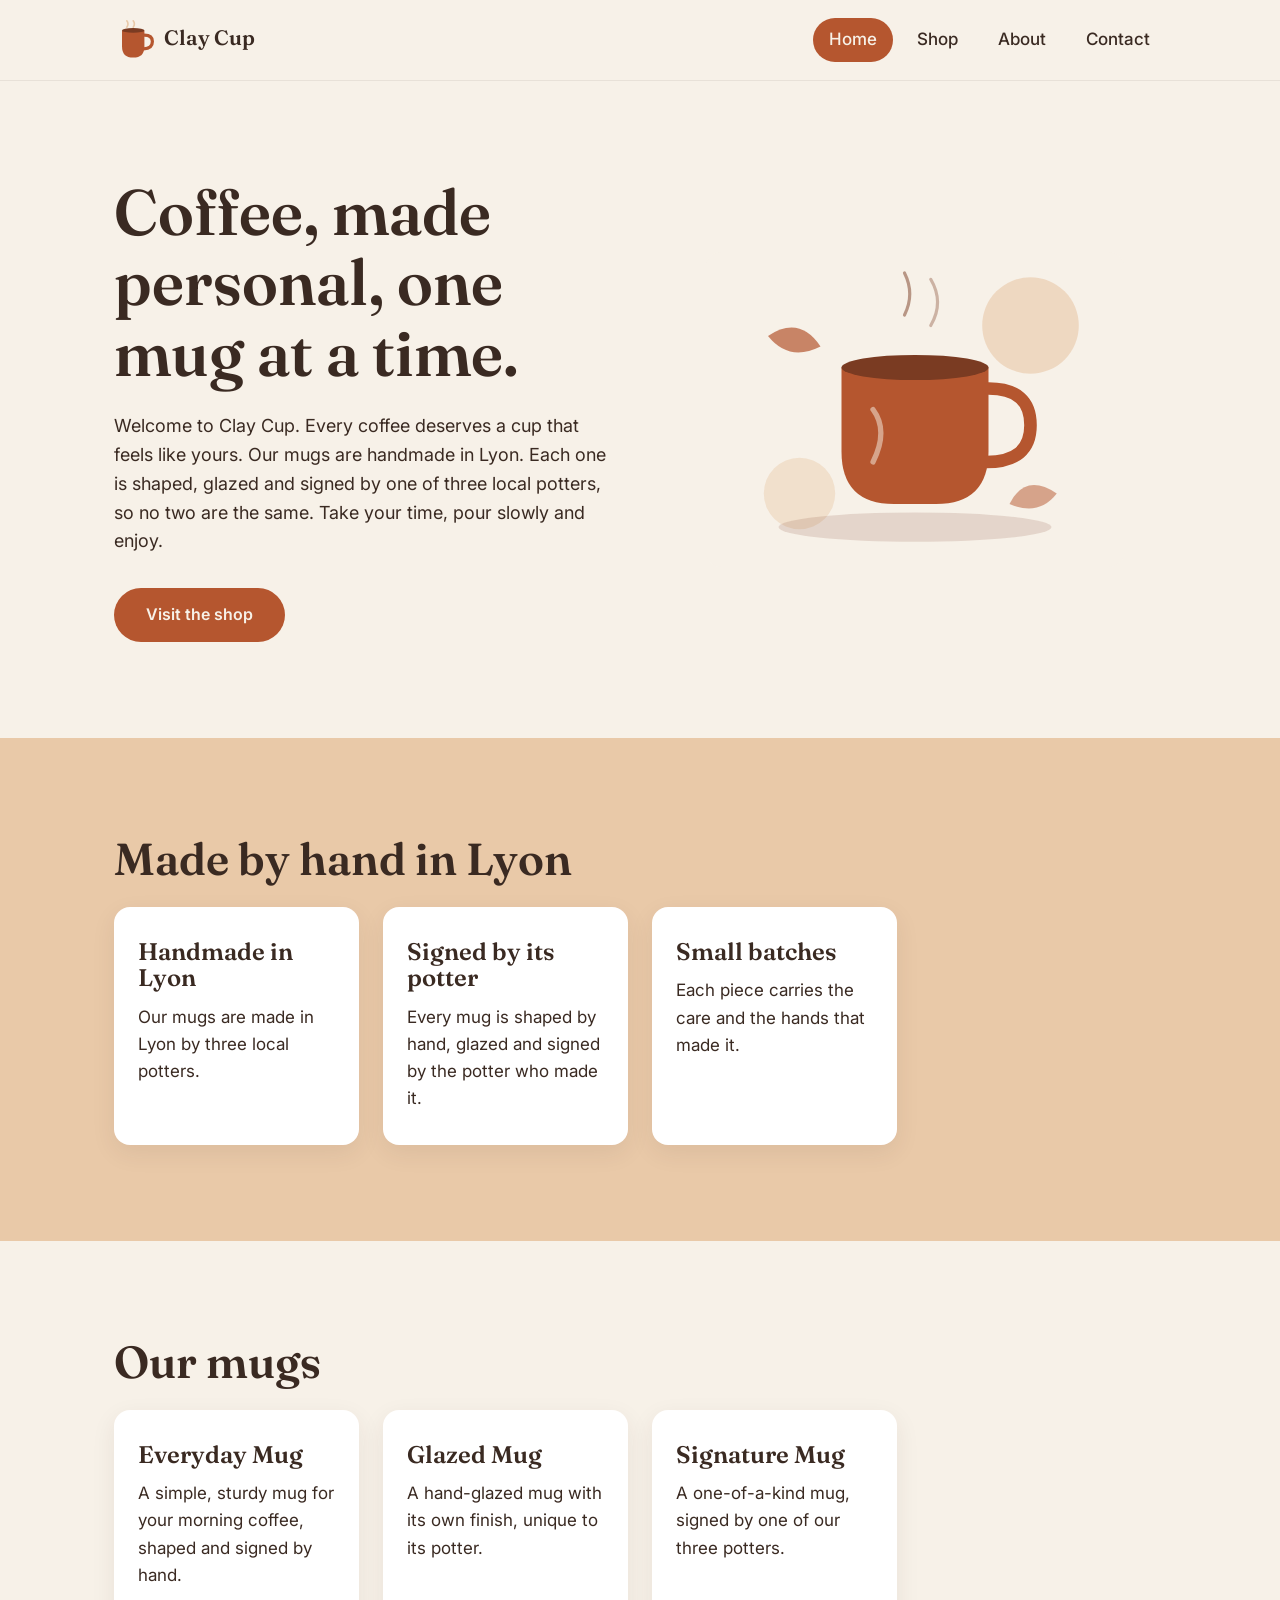
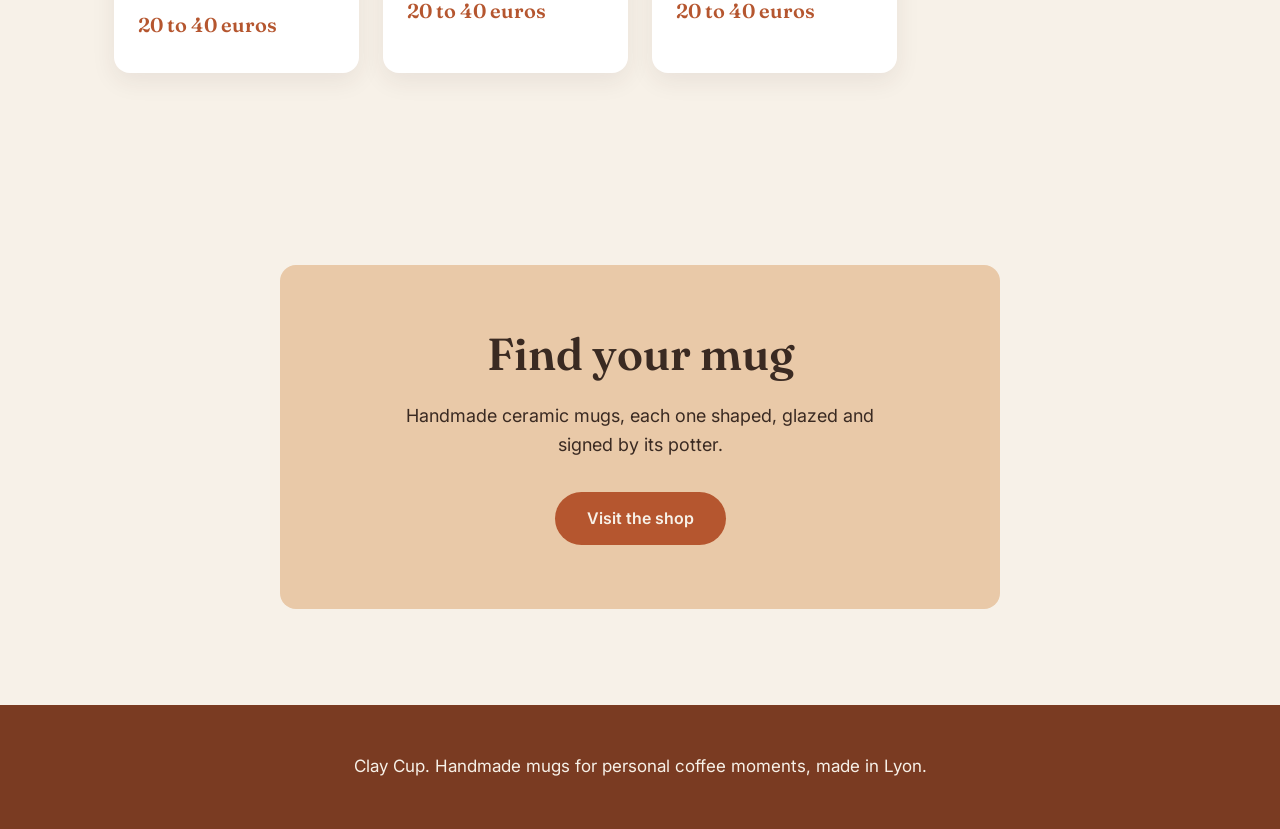
==== index.html @ a6f81be2 "Add Home page" ====
<!DOCTYPE html>
<html lang="en">
<head>
  <meta charset="UTF-8">
  <meta name="viewport" content="width=device-width, initial-scale=1">
  <title>Clay Cup | Home</title>
  <link rel="stylesheet" href="style.css">
</head>
<body>
  <header class="site-header">
    <div class="container header-inner">
      <a class="logo" href="index.html" aria-label="Clay Cup, home">
        <svg xmlns="http://www.w3.org/2000/svg" viewBox="0 0 200 60" width="200" height="60" role="img" aria-label="Clay Cup"><g transform="translate(6,8)"><path d="M4 10 H32 V30 Q32 44 18 44 Q4 44 4 30 Z" fill="#B5562F"/><path d="M32 16 Q42 16 42 24 Q42 33 31 33" fill="none" stroke="#B5562F" stroke-width="4" stroke-linecap="round"/><path d="M10 6 Q13 2 10 -2" fill="none" stroke="#E9C9A8" stroke-width="2" stroke-linecap="round"/><path d="M18 6 Q21 2 18 -2" fill="none" stroke="#E9C9A8" stroke-width="2" stroke-linecap="round"/><ellipse cx="18" cy="10" rx="14" ry="3" fill="#7A3B22"/></g><text x="62" y="36" font-family="Fraunces, Georgia, serif" font-size="26" font-weight="600" fill="#3A2A22">Clay Cup</text></svg>
      </a>
      <nav aria-label="Main menu">
        <ul class="nav-list">
          <li><a class="nav-link active" href="index.html" aria-current="page">Home</a></li>
          <li><a class="nav-link" href="shop.html">Shop</a></li>
          <li><a class="nav-link" href="about.html">About</a></li>
          <li><a class="nav-link" href="contact.html">Contact</a></li>
        </ul>
      </nav>
    </div>
  </header>

  <main>
    <section class="hero">
      <div class="container hero-grid">
        <div class="hero-text">
          <h1>Coffee, made personal, one mug at a time.</h1>
          <p class="lead">Welcome to Clay Cup. Every coffee deserves a cup that feels like yours. Our mugs are handmade in Lyon. Each one is shaped, glazed and signed by one of three local potters, so no two are the same. Take your time, pour slowly and enjoy.</p>
          <a class="btn" href="shop.html">Visit the shop</a>
        </div>
        <div class="hero-art">
          <svg xmlns="http://www.w3.org/2000/svg" viewBox="0 0 400 300" width="400" height="300" role="img" aria-label="A terracotta coffee mug with steam"><rect width="400" height="300" rx="16" fill="#F7F1E8"/><circle cx="310" cy="70" r="46" fill="#E9C9A8" opacity="0.6"/><circle cx="90" cy="230" r="34" fill="#E9C9A8" opacity="0.45"/><ellipse cx="200" cy="262" rx="130" ry="14" fill="#7A3B22" opacity="0.15"/><path d="M130 110 H270 V190 Q270 240 220 240 H180 Q130 240 130 190 Z" fill="#B5562F"/><ellipse cx="200" cy="110" rx="70" ry="12" fill="#7A3B22"/><path d="M270 130 Q310 130 310 165 Q310 200 268 200" fill="none" stroke="#B5562F" stroke-width="12" stroke-linecap="round"/><path d="M160 150 Q175 170 160 200" fill="none" stroke="#F7F1E8" stroke-width="5" stroke-linecap="round" opacity="0.5"/><path d="M190 60 Q200 40 190 20" fill="none" stroke="#7A3B22" stroke-width="3" stroke-linecap="round" opacity="0.5"/><path d="M215 70 Q228 48 215 26" fill="none" stroke="#7A3B22" stroke-width="3" stroke-linecap="round" opacity="0.35"/><path d="M60 80 Q90 60 110 90 Q80 105 60 80 Z" fill="#B5562F" opacity="0.7"/><path d="M335 230 Q305 210 290 240 Q318 252 335 230 Z" fill="#B5562F" opacity="0.5"/></svg>
        </div>
      </div>
    </section>

    <section class="section section-alt">
      <div class="container">
        <h2>Made by hand in Lyon</h2>
        <div class="cards">
          <article class="card">
            <h3>Handmade in Lyon</h3>
            <p>Our mugs are made in Lyon by three local potters.</p>
          </article>
          <article class="card">
            <h3>Signed by its potter</h3>
            <p>Every mug is shaped by hand, glazed and signed by the potter who made it.</p>
          </article>
          <article class="card">
            <h3>Small batches</h3>
            <p>Each piece carries the care and the hands that made it.</p>
          </article>
        </div>
      </div>
    </section>

    <section class="section">
      <div class="container">
        <h2>Our mugs</h2>
        <div class="cards">
          <article class="card">
            <h3>Everyday Mug</h3>
            <p>A simple, sturdy mug for your morning coffee, shaped and signed by hand.</p>
            <p class="card-price">20 to 40 euros</p>
          </article>
          <article class="card">
            <h3>Glazed Mug</h3>
            <p>A hand-glazed mug with its own finish, unique to its potter.</p>
            <p class="card-price">20 to 40 euros</p>
          </article>
          <article class="card">
            <h3>Signature Mug</h3>
            <p>A one-of-a-kind mug, signed by one of our three potters.</p>
            <p class="card-price">20 to 40 euros</p>
          </article>
        </div>
      </div>
    </section>

    <section class="section cta">
      <div class="container">
        <div class="cta-box">
          <h2>Find your mug</h2>
          <p>Handmade ceramic mugs, each one shaped, glazed and signed by its potter.</p>
          <a class="btn" href="shop.html">Visit the shop</a>
        </div>
      </div>
    </section>
  </main>

  <footer class="site-footer">
    <div class="container">
      <p>Clay Cup. Handmade mugs for personal coffee moments, made in Lyon.</p>
    </div>
  </footer>
</body>
</html>
---- style.css ----
@import url("https://fonts.googleapis.com/css2?family=Fraunces:opsz,wght@9..144,500..700&family=Inter:wght@400..600&display=swap");

/* ---------- Variables ---------- */
:root {
  --color-primary: #B5562F;
  --color-secondary: #E9C9A8;
  --color-accent: #7A3B22;
  --color-bg: #F7F1E8;
  --color-text: #3A2A22;
  --color-white: #FFFFFF;
  --font-heading: "Fraunces", Georgia, serif;
  --font-body: "Inter", system-ui, -apple-system, "Segoe UI", sans-serif;
  --radius: 16px;
  --shadow: 0 8px 24px rgba(58, 42, 34, 0.08);
  --transition: 200ms ease;
}

/* ---------- Reset ---------- */
*,
*::before,
*::after {
  box-sizing: border-box;
  margin: 0;
  padding: 0;
}

img,
svg {
  max-width: 100%;
}

ul {
  list-style: none;
}

a {
  color: inherit;
}

/* ---------- Base ---------- */
html {
  scroll-behavior: smooth;
}

body {
  font-family: var(--font-body);
  font-size: 1.0625rem;
  line-height: 1.6;
  color: var(--color-text);
  background-color: var(--color-bg);
}

h1,
h2,
h3 {
  font-family: var(--font-heading);
  font-weight: 600;
  line-height: 1.1;
  color: var(--color-text);
}

h1 {
  font-size: clamp(2.5rem, 5vw, 4rem);
  margin-bottom: 24px;
}

h2 {
  font-size: clamp(1.875rem, 3.5vw, 3rem);
  margin-bottom: 24px;
}

h3 {
  font-size: 1.5rem;
  margin-bottom: 12px;
}

p + p {
  margin-top: 16px;
}

/* ---------- Layout ---------- */
.container {
  width: 100%;
  max-width: 1100px;
  margin: 0 auto;
  padding: 0 24px;
}

.section {
  padding: 96px 0;
}

.section-alt {
  background-color: var(--color-secondary);
}

.section-intro {
  max-width: 640px;
  font-size: 1.125rem;
  margin-bottom: 48px;
}

.page-title {
  padding-top: 72px;
}

/* ---------- Header ---------- */
.site-header {
  background-color: var(--color-bg);
  border-bottom: 1px solid rgba(58, 42, 34, 0.08);
}

.header-inner {
  display: flex;
  align-items: center;
  justify-content: space-between;
  gap: 16px 32px;
  padding-top: 16px;
  padding-bottom: 16px;
}

.logo {
  display: inline-flex;
  align-items: center;
  text-decoration: none;
}

.logo svg {
  display: block;
  height: 48px;
  width: auto;
}

.nav-list {
  display: flex;
  align-items: center;
  gap: 8px;
}

.nav-link {
  display: block;
  padding: 8px 16px;
  border-radius: 999px;
  font-weight: 500;
  text-decoration: none;
  transition: background-color var(--transition), color var(--transition);
}

.nav-link:hover {
  background-color: var(--color-secondary);
}

.nav-link.active {
  background-color: var(--color-primary);
  color: var(--color-bg);
}

/* ---------- Buttons ---------- */
.btn {
  display: inline-block;
  padding: 14px 32px;
  border: none;
  border-radius: 999px;
  background-color: var(--color-primary);
  color: var(--color-bg);
  font-family: var(--font-body);
  font-size: 1rem;
  font-weight: 600;
  text-decoration: none;
  cursor: pointer;
  transition: background-color var(--transition), transform var(--transition);
}

.btn:hover,
.btn:focus-visible {
  background-color: var(--color-accent);
  transform: translateY(-2px);
}

/* ---------- Hero ---------- */
.hero {
  padding: 96px 0;
}

.hero-grid {
  display: grid;
  grid-template-columns: 1fr 1fr;
  align-items: center;
  gap: 48px;
}

.hero-text .lead {
  font-size: 1.125rem;
  margin-bottom: 32px;
}

.hero-art {
  display: flex;
  justify-content: center;
}

.hero-art svg {
  display: block;
  width: 100%;
  max-width: 420px;
  height: auto;
  border-radius: var(--radius);
}

/* ---------- Cards ---------- */
.cards {
  display: grid;
  grid-template-columns: repeat(auto-fill, minmax(240px, 1fr));
  gap: 24px;
}

.card {
  display: flex;
  flex-direction: column;
  padding: 32px 24px;
  background-color: var(--color-white);
  border-radius: var(--radius);
  box-shadow: var(--shadow);
  transition: transform var(--transition), box-shadow var(--transition);
}

.card:hover {
  transform: translateY(-2px);
  box-shadow: 0 12px 28px rgba(58, 42, 34, 0.12);
}

.card p {
  flex: 1 1 auto;
}

.card-price {
  margin-top: 20px;
  font-family: var(--font-heading);
  font-size: 1.25rem;
  font-weight: 600;
  color: var(--color-primary);
}

.card-featured {
  border: 2px solid var(--color-primary);
}

.card-label {
  align-self: flex-start;
  margin-bottom: 16px;
  padding: 4px 14px;
  border-radius: 999px;
  background-color: var(--color-primary);
  color: var(--color-bg);
  font-size: 0.875rem;
  font-weight: 600;
}

/* ---------- Call to action ---------- */
.cta {
  text-align: center;
}

.cta-box {
  max-width: 720px;
  margin: 0 auto;
  padding: 64px 32px;
  background-color: var(--color-secondary);
  border-radius: var(--radius);
}

.cta-box p {
  max-width: 520px;
  margin: 0 auto 32px;
  font-size: 1.125rem;
}

/* ---------- About ---------- */
.about-grid {
  display: grid;
  grid-template-columns: 1fr 1fr;
  align-items: start;
  gap: 48px;
}

.about-side {
  padding: 32px;
  background-color: var(--color-secondary);
  border-radius: var(--radius);
}

.about-side p {
  font-family: var(--font-heading);
  font-size: 1.5rem;
  font-weight: 500;
  line-height: 1.3;
}

/* ---------- Contact form ---------- */
.form {
  max-width: 640px;
  padding: 32px;
  background-color: var(--color-white);
  border-radius: var(--radius);
  box-shadow: var(--shadow);
}

.form-field {
  margin-bottom: 24px;
}

.form label {
  display: block;
  margin-bottom: 8px;
  font-weight: 600;
}

.form input,
.form textarea {
  display: block;
  width: 100%;
  padding: 12px 16px;
  border: 1px solid var(--color-secondary);
  border-radius: 12px;
  background-color: var(--color-bg);
  color: var(--color-text);
  font-family: var(--font-body);
  font-size: 1rem;
  transition: border-color var(--transition), box-shadow var(--transition);
}

.form textarea {
  min-height: 160px;
  resize: vertical;
}

.form input:focus,
.form textarea:focus {
  outline: none;
  border-color: var(--color-primary);
  box-shadow: 0 0 0 3px rgba(181, 86, 47, 0.25);
}

/* ---------- Footer ---------- */
.site-footer {
  padding: 48px 0;
  background-color: var(--color-accent);
  color: var(--color-bg);
  text-align: center;
}

/* ---------- Responsive ---------- */
@media (max-width: 720px) {
  .section,
  .hero {
    padding: 56px 0;
  }

  .page-title {
    padding-top: 40px;
  }

  .header-inner {
    flex-direction: column;
    align-items: flex-start;
  }

  .nav-list {
    flex-wrap: wrap;
    gap: 4px;
  }

  .hero-grid,
  .about-grid {
    grid-template-columns: 1fr;
    gap: 32px;
  }

  .cards {
    grid-template-columns: 1fr;
  }

  .cta-box {
    padding: 40px 24px;
  }
}
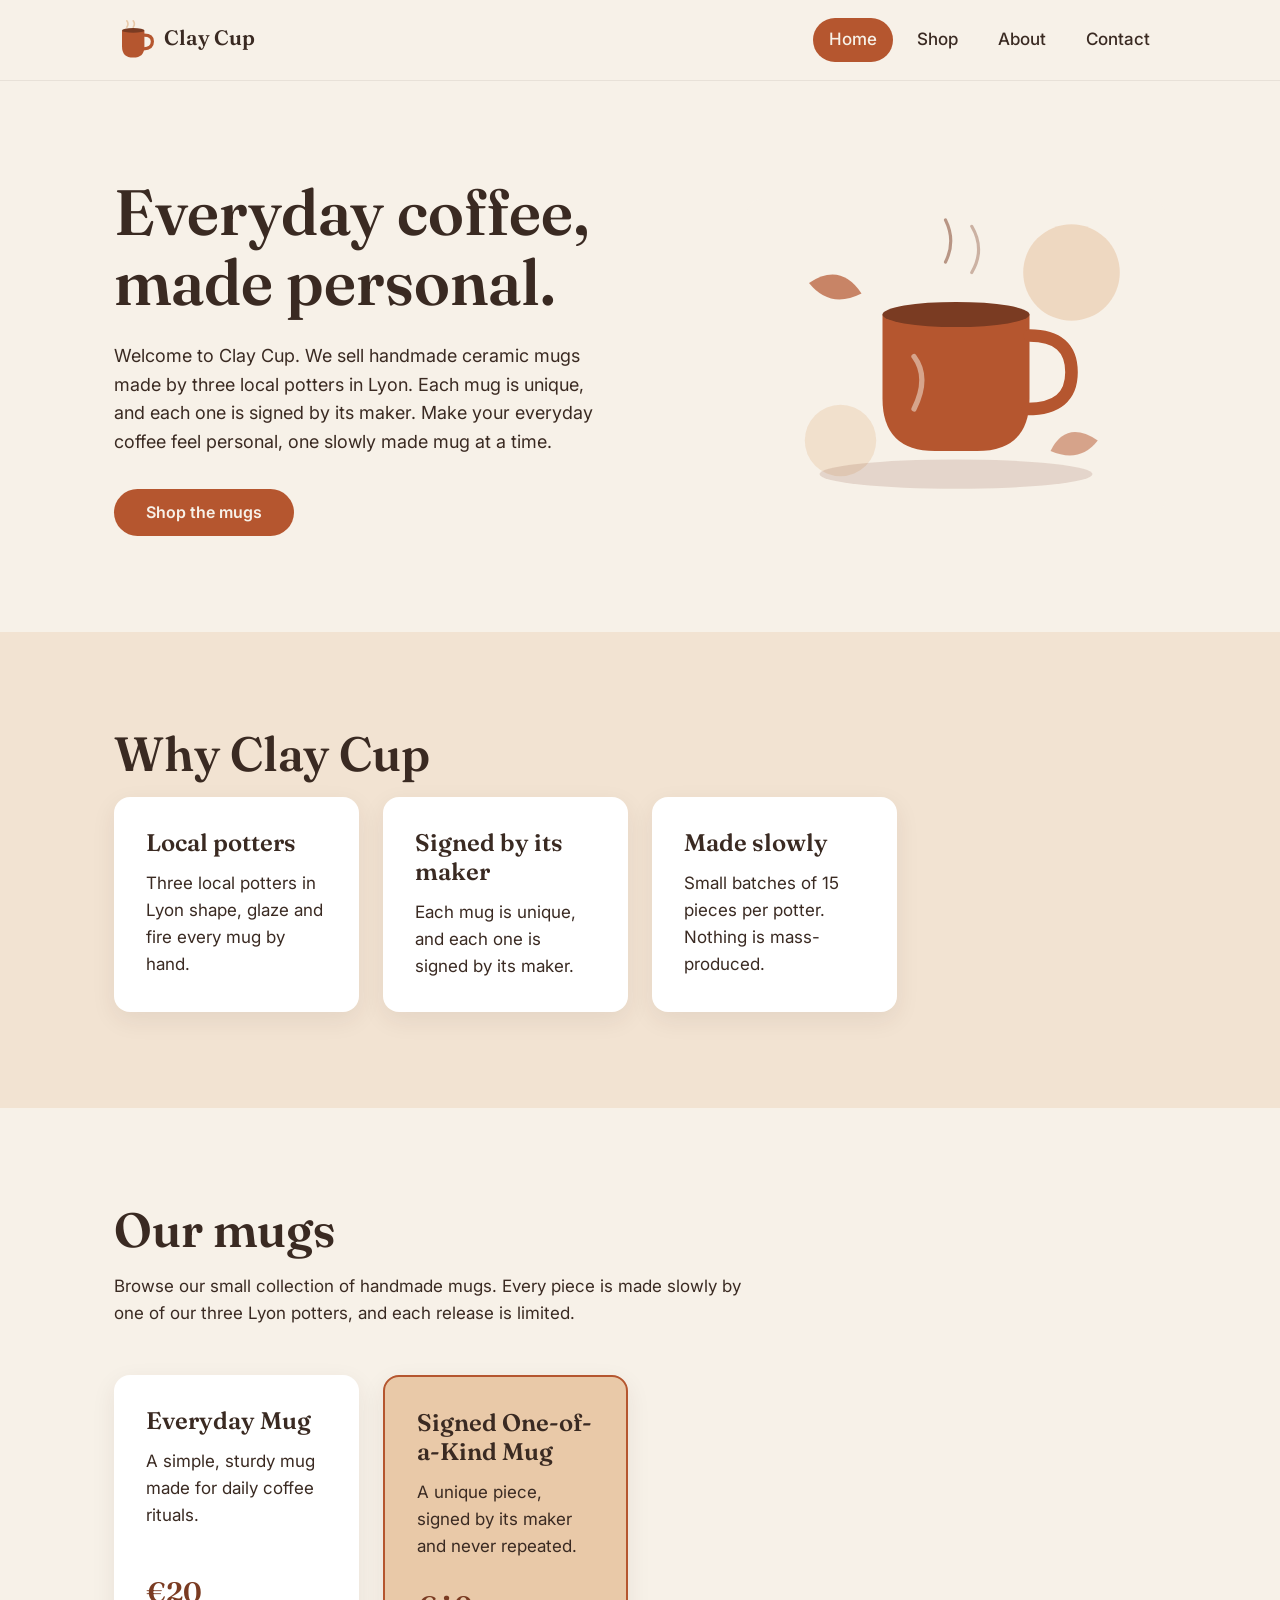
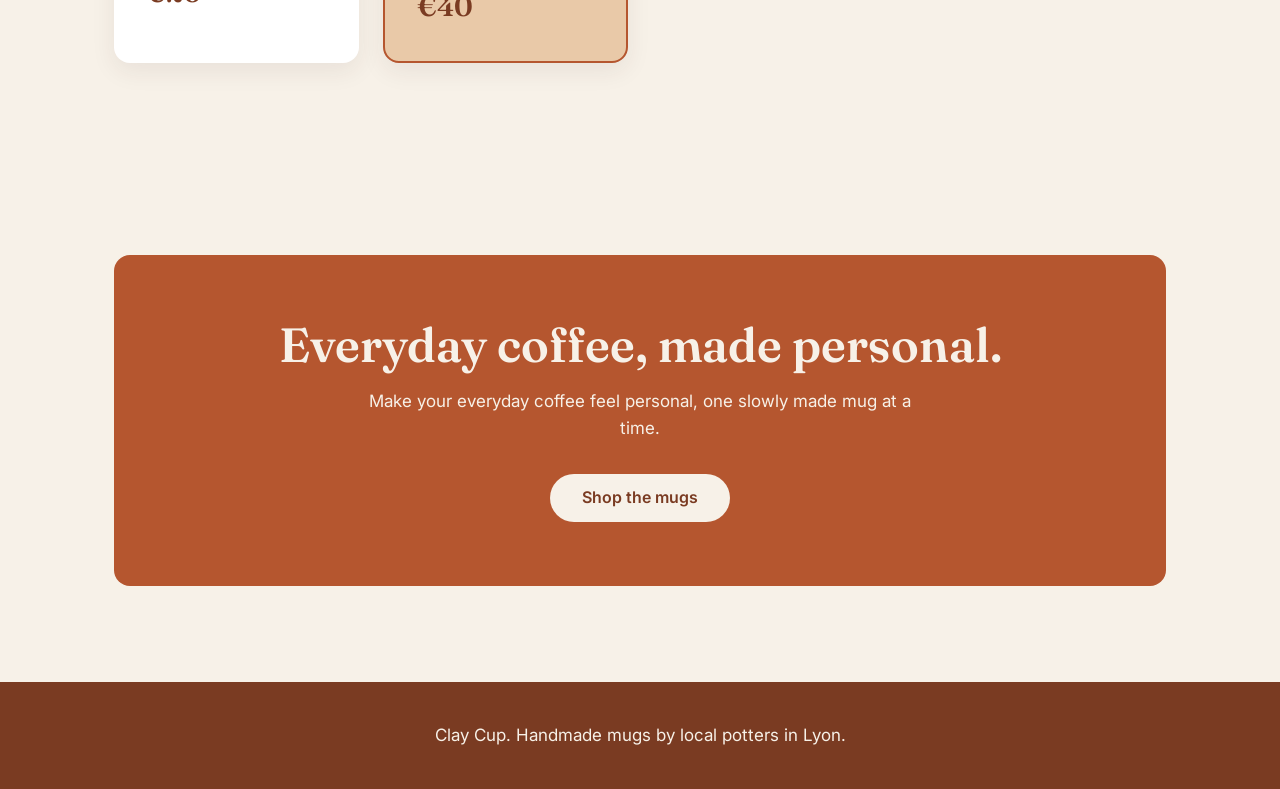
==== commit 3337e7ea: "Add Home page" ====
--- a/index.html
+++ b/index.html
@@ -3,21 +3,21 @@
 <head>
   <meta charset="UTF-8">
   <meta name="viewport" content="width=device-width, initial-scale=1">
-  <title>Clay Cup | Home</title>
+  <title>Clay Cup | Everyday coffee, made personal.</title>
   <link rel="stylesheet" href="style.css">
 </head>
 <body>
   <header class="site-header">
     <div class="container header-inner">
-      <a class="logo" href="index.html" aria-label="Clay Cup, home">
-        <svg xmlns="http://www.w3.org/2000/svg" viewBox="0 0 200 60" width="200" height="60" role="img" aria-label="Clay Cup"><g transform="translate(6,8)"><path d="M4 10 H32 V30 Q32 44 18 44 Q4 44 4 30 Z" fill="#B5562F"/><path d="M32 16 Q42 16 42 24 Q42 33 31 33" fill="none" stroke="#B5562F" stroke-width="4" stroke-linecap="round"/><path d="M10 6 Q13 2 10 -2" fill="none" stroke="#E9C9A8" stroke-width="2" stroke-linecap="round"/><path d="M18 6 Q21 2 18 -2" fill="none" stroke="#E9C9A8" stroke-width="2" stroke-linecap="round"/><ellipse cx="18" cy="10" rx="14" ry="3" fill="#7A3B22"/></g><text x="62" y="36" font-family="Fraunces, Georgia, serif" font-size="26" font-weight="600" fill="#3A2A22">Clay Cup</text></svg>
+      <a class="logo-link" href="index.html" aria-label="Clay Cup, home">
+        <svg class="logo" xmlns="http://www.w3.org/2000/svg" viewBox="0 0 200 60" width="200" height="60" role="img" aria-label="Clay Cup"><g transform="translate(6,8)"><path d="M4 10 H32 V30 Q32 44 18 44 Q4 44 4 30 Z" fill="#B5562F"/><path d="M32 16 Q42 16 42 24 Q42 33 31 33" fill="none" stroke="#B5562F" stroke-width="4" stroke-linecap="round"/><path d="M10 6 Q13 2 10 -2" fill="none" stroke="#E9C9A8" stroke-width="2" stroke-linecap="round"/><path d="M18 6 Q21 2 18 -2" fill="none" stroke="#E9C9A8" stroke-width="2" stroke-linecap="round"/><ellipse cx="18" cy="10" rx="14" ry="3" fill="#7A3B22"/></g><text x="62" y="36" font-family="Fraunces, Georgia, serif" font-size="26" font-weight="600" fill="#3A2A22">Clay Cup</text></svg>
       </a>
-      <nav aria-label="Main menu">
+      <nav class="nav" aria-label="Main navigation">
         <ul class="nav-list">
-          <li><a class="nav-link active" href="index.html" aria-current="page">Home</a></li>
-          <li><a class="nav-link" href="shop.html">Shop</a></li>
-          <li><a class="nav-link" href="about.html">About</a></li>
-          <li><a class="nav-link" href="contact.html">Contact</a></li>
+          <li><a href="index.html" aria-current="page">Home</a></li>
+          <li><a href="shop.html">Shop</a></li>
+          <li><a href="about.html">About</a></li>
+          <li><a href="contact.html">Contact</a></li>
         </ul>
       </nav>
     </div>
@@ -27,65 +27,59 @@
     <section class="hero">
       <div class="container hero-grid">
         <div class="hero-text">
-          <h1>Coffee, made personal, one mug at a time.</h1>
-          <p class="lead">Welcome to Clay Cup. Every coffee deserves a cup that feels like yours. Our mugs are handmade in Lyon. Each one is shaped, glazed and signed by one of three local potters, so no two are the same. Take your time, pour slowly and enjoy.</p>
-          <a class="btn" href="shop.html">Visit the shop</a>
+          <h1>Everyday coffee, made personal.</h1>
+          <p class="lead">Welcome to Clay Cup. We sell handmade ceramic mugs made by three local potters in Lyon. Each mug is unique, and each one is signed by its maker. Make your everyday coffee feel personal, one slowly made mug at a time.</p>
+          <a class="button" href="shop.html">Shop the mugs</a>
         </div>
-        <div class="hero-art">
-          <svg xmlns="http://www.w3.org/2000/svg" viewBox="0 0 400 300" width="400" height="300" role="img" aria-label="A terracotta coffee mug with steam"><rect width="400" height="300" rx="16" fill="#F7F1E8"/><circle cx="310" cy="70" r="46" fill="#E9C9A8" opacity="0.6"/><circle cx="90" cy="230" r="34" fill="#E9C9A8" opacity="0.45"/><ellipse cx="200" cy="262" rx="130" ry="14" fill="#7A3B22" opacity="0.15"/><path d="M130 110 H270 V190 Q270 240 220 240 H180 Q130 240 130 190 Z" fill="#B5562F"/><ellipse cx="200" cy="110" rx="70" ry="12" fill="#7A3B22"/><path d="M270 130 Q310 130 310 165 Q310 200 268 200" fill="none" stroke="#B5562F" stroke-width="12" stroke-linecap="round"/><path d="M160 150 Q175 170 160 200" fill="none" stroke="#F7F1E8" stroke-width="5" stroke-linecap="round" opacity="0.5"/><path d="M190 60 Q200 40 190 20" fill="none" stroke="#7A3B22" stroke-width="3" stroke-linecap="round" opacity="0.5"/><path d="M215 70 Q228 48 215 26" fill="none" stroke="#7A3B22" stroke-width="3" stroke-linecap="round" opacity="0.35"/><path d="M60 80 Q90 60 110 90 Q80 105 60 80 Z" fill="#B5562F" opacity="0.7"/><path d="M335 230 Q305 210 290 240 Q318 252 335 230 Z" fill="#B5562F" opacity="0.5"/></svg>
-        </div>
+        <svg class="hero-art" xmlns="http://www.w3.org/2000/svg" viewBox="0 0 400 300" width="400" height="300" role="img" aria-label="A terracotta ceramic mug with steam"><rect width="400" height="300" rx="16" fill="#F7F1E8"/><circle cx="310" cy="70" r="46" fill="#E9C9A8" opacity="0.6"/><circle cx="90" cy="230" r="34" fill="#E9C9A8" opacity="0.45"/><ellipse cx="200" cy="262" rx="130" ry="14" fill="#7A3B22" opacity="0.15"/><path d="M130 110 H270 V190 Q270 240 220 240 H180 Q130 240 130 190 Z" fill="#B5562F"/><ellipse cx="200" cy="110" rx="70" ry="12" fill="#7A3B22"/><path d="M270 130 Q310 130 310 165 Q310 200 268 200" fill="none" stroke="#B5562F" stroke-width="12" stroke-linecap="round"/><path d="M160 150 Q175 170 160 200" fill="none" stroke="#F7F1E8" stroke-width="5" stroke-linecap="round" opacity="0.5"/><path d="M190 60 Q200 40 190 20" fill="none" stroke="#7A3B22" stroke-width="3" stroke-linecap="round" opacity="0.5"/><path d="M215 70 Q228 48 215 26" fill="none" stroke="#7A3B22" stroke-width="3" stroke-linecap="round" opacity="0.35"/><path d="M60 80 Q90 60 110 90 Q80 105 60 80 Z" fill="#B5562F" opacity="0.7"/><path d="M335 230 Q305 210 290 240 Q318 252 335 230 Z" fill="#B5562F" opacity="0.5"/></svg>
       </div>
     </section>
 
-    <section class="section section-alt">
+    <section class="section section--sand">
       <div class="container">
-        <h2>Made by hand in Lyon</h2>
-        <div class="cards">
-          <article class="card">
-            <h3>Handmade in Lyon</h3>
-            <p>Our mugs are made in Lyon by three local potters.</p>
-          </article>
-          <article class="card">
-            <h3>Signed by its potter</h3>
-            <p>Every mug is shaped by hand, glazed and signed by the potter who made it.</p>
-          </article>
-          <article class="card">
-            <h3>Small batches</h3>
-            <p>Each piece carries the care and the hands that made it.</p>
-          </article>
-        </div>
+        <h2 class="section-title">Why Clay Cup</h2>
+        <ul class="card-grid">
+          <li class="card">
+            <h3>Local potters</h3>
+            <p>Three local potters in Lyon shape, glaze and fire every mug by hand.</p>
+          </li>
+          <li class="card">
+            <h3>Signed by its maker</h3>
+            <p>Each mug is unique, and each one is signed by its maker.</p>
+          </li>
+          <li class="card">
+            <h3>Made slowly</h3>
+            <p>Small batches of 15 pieces per potter. Nothing is mass-produced.</p>
+          </li>
+        </ul>
       </div>
     </section>
 
     <section class="section">
       <div class="container">
-        <h2>Our mugs</h2>
-        <div class="cards">
-          <article class="card">
+        <h2 class="section-title">Our mugs</h2>
+        <p class="section-intro">Browse our small collection of handmade mugs. Every piece is made slowly by one of our three Lyon potters, and each release is limited.</p>
+        <ul class="card-grid">
+          <li class="card">
             <h3>Everyday Mug</h3>
-            <p>A simple, sturdy mug for your morning coffee, shaped and signed by hand.</p>
-            <p class="card-price">20 to 40 euros</p>
-          </article>
-          <article class="card">
-            <h3>Glazed Mug</h3>
-            <p>A hand-glazed mug with its own finish, unique to its potter.</p>
-            <p class="card-price">20 to 40 euros</p>
-          </article>
-          <article class="card">
-            <h3>Signature Mug</h3>
-            <p>A one-of-a-kind mug, signed by one of our three potters.</p>
-            <p class="card-price">20 to 40 euros</p>
-          </article>
-        </div>
+            <p>A simple, sturdy mug made for daily coffee rituals.</p>
+            <p class="price">€20</p>
+          </li>
+          <li class="card card--featured">
+            <h3>Signed One-of-a-Kind Mug</h3>
+            <p>A unique piece, signed by its maker and never repeated.</p>
+            <p class="price">€40</p>
+          </li>
+        </ul>
       </div>
     </section>
 
-    <section class="section cta">
+    <section class="section">
       <div class="container">
-        <div class="cta-box">
-          <h2>Find your mug</h2>
-          <p>Handmade ceramic mugs, each one shaped, glazed and signed by its potter.</p>
-          <a class="btn" href="shop.html">Visit the shop</a>
+        <div class="cta">
+          <h2>Everyday coffee, made personal.</h2>
+          <p>Make your everyday coffee feel personal, one slowly made mug at a time.</p>
+          <a class="button" href="shop.html">Shop the mugs</a>
         </div>
       </div>
     </section>
@@ -93,7 +87,7 @@
 
   <footer class="site-footer">
     <div class="container">
-      <p>Clay Cup. Handmade mugs for personal coffee moments, made in Lyon.</p>
+      <p>Clay Cup. Handmade mugs by local potters in Lyon.</p>
     </div>
   </footer>
 </body>
--- a/style.css
+++ b/style.css
@@ -1,4 +1,18 @@
-@import url("https://fonts.googleapis.com/css2?family=Fraunces:opsz,wght@9..144,500..700&family=Inter:wght@400..600&display=swap");
+@import url("https://fonts.googleapis.com/css2?family=Fraunces:opsz,wght@9..144,500;9..144,600;9..144,700&family=Inter:wght@400;500;600&display=swap");
+
+/* ---------- Reset ---------- */
+*,
+*::before,
+*::after {
+  box-sizing: border-box;
+  margin: 0;
+  padding: 0;
+}
+
+img,
+svg {
+  max-width: 100%;
+}
 
 /* ---------- Variables ---------- */
 :root {
@@ -15,39 +29,17 @@
   --transition: 200ms ease;
 }
 
-/* ---------- Reset ---------- */
-*,
-*::before,
-*::after {
-  box-sizing: border-box;
-  margin: 0;
-  padding: 0;
-}
-
-img,
-svg {
-  max-width: 100%;
-}
-
-ul {
-  list-style: none;
-}
-
-a {
-  color: inherit;
-}
-
 /* ---------- Base ---------- */
 html {
   scroll-behavior: smooth;
 }
 
 body {
+  background: var(--color-bg);
+  color: var(--color-text);
   font-family: var(--font-body);
   font-size: 1.0625rem;
   line-height: 1.6;
-  color: var(--color-text);
-  background-color: var(--color-bg);
 }
 
 h1,
@@ -60,27 +52,37 @@
 }
 
 h1 {
-  font-size: clamp(2.5rem, 5vw, 4rem);
-  margin-bottom: 24px;
+  font-size: clamp(2.5rem, 6vw, 4rem);
 }
 
 h2 {
-  font-size: clamp(1.875rem, 3.5vw, 3rem);
-  margin-bottom: 24px;
+  font-size: clamp(1.875rem, 4vw, 3rem);
 }
 
 h3 {
   font-size: 1.5rem;
-  margin-bottom: 12px;
+  line-height: 1.2;
 }
 
 p + p {
-  margin-top: 16px;
+  margin-top: 1rem;
+}
+
+a {
+  color: var(--color-primary);
+}
+
+a:hover {
+  color: var(--color-accent);
+}
+
+:focus-visible {
+  outline: 3px solid var(--color-accent);
+  outline-offset: 3px;
 }
 
 /* ---------- Layout ---------- */
 .container {
-  width: 100%;
   max-width: 1100px;
   margin: 0 auto;
   padding: 0 24px;
@@ -90,24 +92,39 @@
   padding: 96px 0;
 }
 
-.section-alt {
-  background-color: var(--color-secondary);
+.section--sand {
+  background: rgba(233, 201, 168, 0.35);
+}
+
+.section-title {
+  margin-bottom: 16px;
 }
 
 .section-intro {
   max-width: 640px;
+  margin-bottom: 48px;
+}
+
+.page-intro {
+  padding: 96px 0 48px;
+}
+
+.page-intro .lead {
+  max-width: 640px;
+  margin-top: 24px;
+}
+
+.lead {
   font-size: 1.125rem;
-  margin-bottom: 48px;
-}
-
-.page-title {
-  padding-top: 72px;
 }
 
 /* ---------- Header ---------- */
 .site-header {
-  background-color: var(--color-bg);
+  background: var(--color-bg);
   border-bottom: 1px solid rgba(58, 42, 34, 0.08);
+  position: sticky;
+  top: 0;
+  z-index: 10;
 }
 
 .header-inner {
@@ -119,14 +136,13 @@
   padding-bottom: 16px;
 }
 
-.logo {
+.logo-link {
   display: inline-flex;
   align-items: center;
   text-decoration: none;
 }
 
-.logo svg {
-  display: block;
+.logo {
   height: 48px;
   width: auto;
 }
@@ -135,46 +151,27 @@
   display: flex;
   align-items: center;
   gap: 8px;
-}
-
-.nav-link {
-  display: block;
+  list-style: none;
+}
+
+.nav-list a {
+  display: inline-block;
   padding: 8px 16px;
   border-radius: 999px;
+  color: var(--color-text);
   font-weight: 500;
   text-decoration: none;
   transition: background-color var(--transition), color var(--transition);
 }
 
-.nav-link:hover {
-  background-color: var(--color-secondary);
-}
-
-.nav-link.active {
-  background-color: var(--color-primary);
-  color: var(--color-bg);
-}
-
-/* ---------- Buttons ---------- */
-.btn {
-  display: inline-block;
-  padding: 14px 32px;
-  border: none;
-  border-radius: 999px;
-  background-color: var(--color-primary);
-  color: var(--color-bg);
-  font-family: var(--font-body);
-  font-size: 1rem;
-  font-weight: 600;
-  text-decoration: none;
-  cursor: pointer;
-  transition: background-color var(--transition), transform var(--transition);
-}
-
-.btn:hover,
-.btn:focus-visible {
-  background-color: var(--color-accent);
-  transform: translateY(-2px);
+.nav-list a:hover {
+  background: var(--color-secondary);
+  color: var(--color-accent);
+}
+
+.nav-list a[aria-current="page"] {
+  background: var(--color-primary);
+  color: var(--color-bg);
 }
 
 /* ---------- Hero ---------- */
@@ -190,35 +187,55 @@
 }
 
 .hero-text .lead {
-  font-size: 1.125rem;
+  margin-top: 24px;
   margin-bottom: 32px;
+  max-width: 520px;
 }
 
 .hero-art {
-  display: flex;
-  justify-content: center;
-}
-
-.hero-art svg {
   display: block;
   width: 100%;
   max-width: 420px;
   height: auto;
+  justify-self: end;
   border-radius: var(--radius);
 }
 
+/* ---------- Buttons ---------- */
+.button {
+  display: inline-block;
+  padding: 14px 32px;
+  border: 0;
+  border-radius: 999px;
+  background: var(--color-primary);
+  color: var(--color-bg);
+  font-family: var(--font-body);
+  font-size: 1rem;
+  font-weight: 600;
+  line-height: 1.2;
+  text-decoration: none;
+  cursor: pointer;
+  transition: background-color var(--transition), transform var(--transition);
+}
+
+.button:hover {
+  background: var(--color-accent);
+  color: var(--color-bg);
+}
+
 /* ---------- Cards ---------- */
-.cards {
+.card-grid {
   display: grid;
   grid-template-columns: repeat(auto-fill, minmax(240px, 1fr));
   gap: 24px;
+  list-style: none;
 }
 
 .card {
   display: flex;
   flex-direction: column;
-  padding: 32px 24px;
-  background-color: var(--color-white);
+  padding: 32px;
+  background: var(--color-white);
   border-radius: var(--radius);
   box-shadow: var(--shadow);
   transition: transform var(--transition), box-shadow var(--transition);
@@ -229,83 +246,93 @@
   box-shadow: 0 12px 28px rgba(58, 42, 34, 0.12);
 }
 
+.card h3 {
+  margin-bottom: 12px;
+}
+
 .card p {
   flex: 1 1 auto;
 }
 
-.card-price {
-  margin-top: 20px;
-  font-family: var(--font-heading);
-  font-size: 1.25rem;
-  font-weight: 600;
-  color: var(--color-primary);
-}
-
-.card-featured {
+.card--featured {
+  background: var(--color-secondary);
   border: 2px solid var(--color-primary);
 }
 
-.card-label {
+.badge {
   align-self: flex-start;
   margin-bottom: 16px;
   padding: 4px 14px;
   border-radius: 999px;
-  background-color: var(--color-primary);
+  background: var(--color-primary);
   color: var(--color-bg);
   font-size: 0.875rem;
   font-weight: 600;
 }
 
+.price {
+  margin-top: 24px;
+  font-family: var(--font-heading);
+  font-size: 1.75rem;
+  font-weight: 600;
+  color: var(--color-accent);
+}
+
+.card .button {
+  align-self: flex-start;
+  margin-top: 24px;
+}
+
 /* ---------- Call to action ---------- */
 .cta {
+  padding: 64px 32px;
+  border-radius: var(--radius);
+  background: var(--color-primary);
   text-align: center;
 }
 
-.cta-box {
-  max-width: 720px;
-  margin: 0 auto;
-  padding: 64px 32px;
-  background-color: var(--color-secondary);
-  border-radius: var(--radius);
-}
-
-.cta-box p {
-  max-width: 520px;
-  margin: 0 auto 32px;
-  font-size: 1.125rem;
-}
-
-/* ---------- About ---------- */
-.about-grid {
+.cta h2,
+.cta p {
+  color: var(--color-bg);
+}
+
+.cta p {
+  max-width: 560px;
+  margin: 16px auto 32px;
+}
+
+.cta .button {
+  background: var(--color-bg);
+  color: var(--color-accent);
+}
+
+.cta .button:hover {
+  background: var(--color-secondary);
+  color: var(--color-accent);
+}
+
+/* ---------- About (2 columns) ---------- */
+.two-columns {
   display: grid;
   grid-template-columns: 1fr 1fr;
-  align-items: start;
   gap: 48px;
-}
-
-.about-side {
-  padding: 32px;
-  background-color: var(--color-secondary);
-  border-radius: var(--radius);
-}
-
-.about-side p {
-  font-family: var(--font-heading);
-  font-size: 1.5rem;
-  font-weight: 500;
-  line-height: 1.3;
+  padding-bottom: 96px;
 }
 
 /* ---------- Contact form ---------- */
+.contact-section {
+  padding-bottom: 96px;
+}
+
 .form {
   max-width: 640px;
-  padding: 32px;
-  background-color: var(--color-white);
+  padding: 40px;
+  background: var(--color-white);
   border-radius: var(--radius);
   box-shadow: var(--shadow);
 }
 
-.form-field {
+.form-group {
   margin-bottom: 24px;
 }
 
@@ -320,9 +347,9 @@
   display: block;
   width: 100%;
   padding: 12px 16px;
-  border: 1px solid var(--color-secondary);
+  border: 2px solid var(--color-secondary);
   border-radius: 12px;
-  background-color: var(--color-bg);
+  background: var(--color-bg);
   color: var(--color-text);
   font-family: var(--font-body);
   font-size: 1rem;
@@ -338,13 +365,13 @@
 .form textarea:focus {
   outline: none;
   border-color: var(--color-primary);
-  box-shadow: 0 0 0 3px rgba(181, 86, 47, 0.25);
+  box-shadow: 0 0 0 4px rgba(181, 86, 47, 0.2);
 }
 
 /* ---------- Footer ---------- */
 .site-footer {
-  padding: 48px 0;
-  background-color: var(--color-accent);
+  padding: 40px 0;
+  background: var(--color-accent);
   color: var(--color-bg);
   text-align: center;
 }
@@ -356,8 +383,8 @@
     padding: 56px 0;
   }
 
-  .page-title {
-    padding-top: 40px;
+  .page-intro {
+    padding: 56px 0 32px;
   }
 
   .header-inner {
@@ -365,22 +392,53 @@
     align-items: flex-start;
   }
 
+  .nav {
+    width: 100%;
+  }
+
   .nav-list {
     flex-wrap: wrap;
     gap: 4px;
   }
 
+  .nav-list a {
+    padding: 6px 12px;
+  }
+
   .hero-grid,
-  .about-grid {
+  .two-columns {
     grid-template-columns: 1fr;
     gap: 32px;
   }
 
-  .cards {
+  .hero-art {
+    justify-self: start;
+  }
+
+  .two-columns {
+    padding-bottom: 56px;
+  }
+
+  .contact-section {
+    padding-bottom: 56px;
+  }
+
+  .card-grid {
     grid-template-columns: 1fr;
   }
 
-  .cta-box {
-    padding: 40px 24px;
-  }
-}
+  .cta {
+    padding: 48px 24px;
+  }
+
+  .form {
+    padding: 24px;
+  }
+}
+
+@media (prefers-reduced-motion: reduce) {
+  * {
+    transition: none !important;
+    scroll-behavior: auto !important;
+  }
+}
